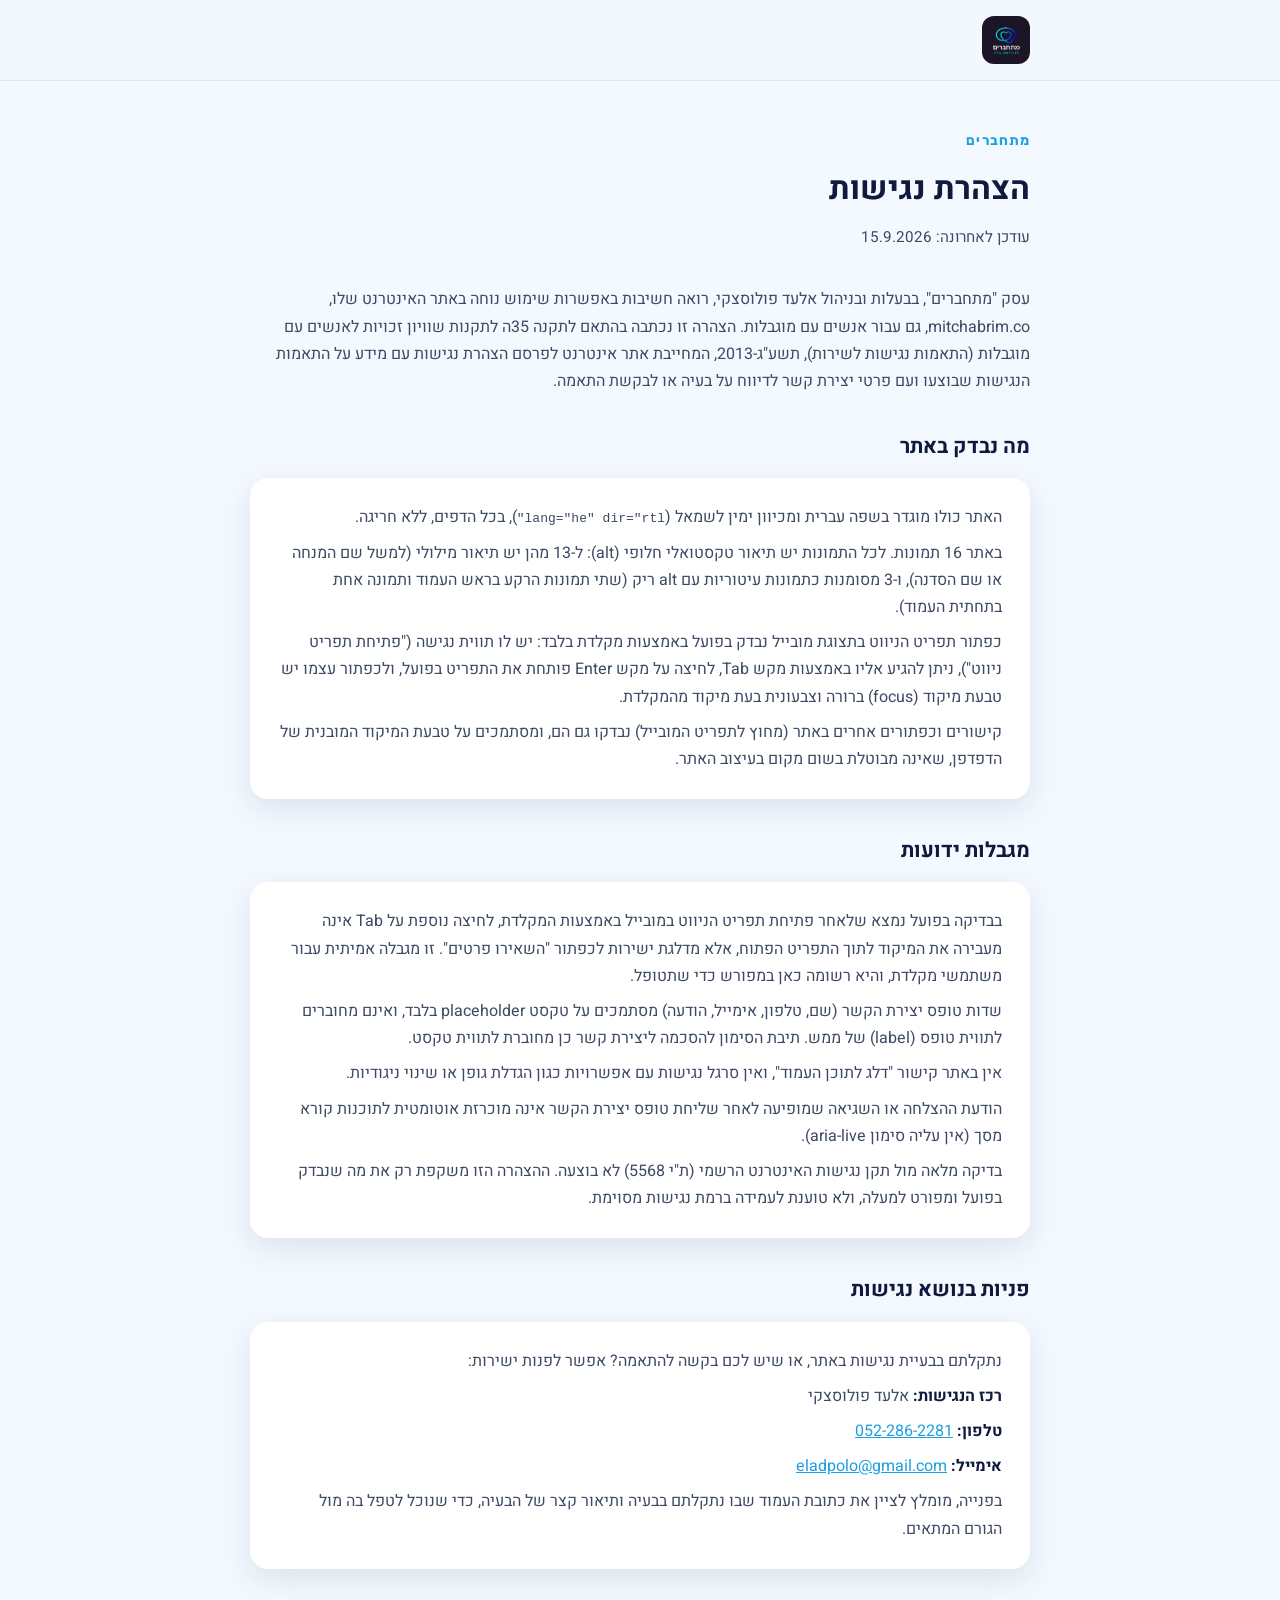
==== accessibility-statement/index.html @ 525b8bd7 "Add privacy policy and accessibility statement pages (drafts for owner review) Co-Authored-By: Claud" ====
<!DOCTYPE html>
<html lang="he" dir="rtl">
<head>
<meta charset="UTF-8">
<meta name="viewport" content="width=device-width, initial-scale=1">
<title>הצהרת נגישות | מתחברים</title>
<meta name="description" content="הצהרת הנגישות של אתר מתחברים: מה נבדק באתר, מגבלות ידועות, ופרטי רכז הנגישות ליצירת קשר.">
<link rel="preconnect" href="https://fonts.googleapis.com">
<link rel="preconnect" href="https://fonts.gstatic.com" crossorigin>
<link href="https://fonts.googleapis.com/css2?family=Heebo:wght@300;400;500;700;900&family=Rubik:wght@400;500;700&display=swap" rel="stylesheet">
<style>
  :root{
    --cream:#F3F9FF;
    --peach:#BEE6FF;
    --terracotta:#1E9FE0;
    --forest:#101A3D;
    --ink:#20263B;
    --sage:#7DD3FC;
    --white:#FFFFFF;
    --shadow: 0 10px 30px rgba(16,26,61,.10);
  }
  *{box-sizing:border-box;margin:0;padding:0;}
  html{scroll-behavior:smooth;}
  body{
    font-family:'Heebo',sans-serif;
    background:var(--cream);
    color:var(--ink);
    line-height:1.7;
  }
  a{color:var(--terracotta);}
  a:hover{text-decoration:underline;}
  img{max-width:100%;display:block;}
  .container{max-width:820px;margin:0 auto;padding:0 20px;}

  header{
    background:rgba(243,249,255,.92);
    border-bottom:1px solid rgba(16,26,61,.08);
    padding:16px 0;
  }
  header .container{display:flex;align-items:center;}
  header a.logo{display:inline-flex;align-items:center;}
  header a.logo:hover{text-decoration:none;}
  header a.logo img{height:48px;border-radius:12px;}
  header a.logo:focus-visible{outline:3px solid var(--terracotta);outline-offset:3px;border-radius:12px;}

  main{padding:48px 0 80px;}
  .eyebrow{
    font-family:'Rubik',sans-serif;
    letter-spacing:.08em;
    color:var(--terracotta);
    font-weight:700;
    font-size:.85rem;
    display:block;
    margin-bottom:10px;
  }
  h1{font-family:'Heebo',sans-serif;font-weight:700;color:var(--forest);font-size:2rem;margin-bottom:8px;}
  .updated{color:#3d4a63;font-size:.95rem;margin-bottom:36px;}
  h2{font-family:'Heebo',sans-serif;font-weight:700;color:var(--forest);font-size:1.3rem;margin:34px 0 14px;}
  p{margin-bottom:14px;color:#3d4a63;}
  ul{margin:0 0 14px;padding-inline-start:22px;color:#3d4a63;}
  li{margin-bottom:8px;}
  .card{
    background:var(--white);
    border-radius:18px;
    box-shadow:var(--shadow);
    padding:26px 28px;
    margin-top:8px;
  }
  .card p{margin-bottom:8px;}
  .card p:last-child{margin-bottom:0;}
  .card strong{color:var(--forest);}
  a:focus-visible, button:focus-visible{outline:3px solid var(--terracotta);outline-offset:2px;}

  @media(max-width:480px){
    h1{font-size:1.6rem;}
    h2{font-size:1.15rem;}
    main{padding:32px 0 60px;}
    .card{padding:20px;}
  }
</style>
</head>
<body>

<header>
  <div class="container">
    <a href="/" class="logo" aria-label="חזרה לעמוד הבית של מתחברים">
      <img src="/assets/logo.jpg" alt="מתחברים">
    </a>
  </div>
</header>

<main>
  <div class="container">
    <span class="eyebrow">מתחברים</span>
    <h1>הצהרת נגישות</h1>
    <p class="updated">עודכן לאחרונה: 15.9.2026</p>

    <p>
      עסק "מתחברים", בבעלות ובניהול אלעד פולוסצקי, רואה חשיבות באפשרות שימוש נוחה באתר האינטרנט
      שלו, mitchabrim.co, גם עבור אנשים עם מוגבלות. הצהרה זו נכתבה בהתאם לתקנה 35ה לתקנות שוויון
      זכויות לאנשים עם מוגבלות (התאמות נגישות לשירות), תשע"ג-2013, המחייבת אתר אינטרנט לפרסם
      הצהרת נגישות עם מידע על התאמות הנגישות שבוצעו ועם פרטי יצירת קשר לדיווח על בעיה או לבקשת
      התאמה.
    </p>

    <h2>מה נבדק באתר</h2>
    <div class="card">
      <p>
        האתר כולו מוגדר בשפה עברית ומכיוון ימין לשמאל (<code>lang="he" dir="rtl"</code>), בכל
        הדפים, ללא חריגה.
      </p>
      <p>
        באתר 16 תמונות. לכל התמונות יש תיאור טקסטואלי חלופי (alt): ל-13 מהן יש תיאור מילולי (למשל
        שם המנחה או שם הסדנה), ו-3 מסומנות כתמונות עיטוריות עם alt ריק (שתי תמונות הרקע בראש
        העמוד ותמונה אחת בתחתית העמוד).
      </p>
      <p>
        כפתור תפריט הניווט בתצוגת מובייל נבדק בפועל באמצעות מקלדת בלבד: יש לו תווית נגישה
        ("פתיחת תפריט ניווט"), ניתן להגיע אליו באמצעות מקש Tab, לחיצה על מקש Enter פותחת את
        התפריט בפועל, ולכפתור עצמו יש טבעת מיקוד (focus) ברורה וצבעונית בעת מיקוד מהמקלדת.
      </p>
      <p>
        קישורים וכפתורים אחרים באתר (מחוץ לתפריט המובייל) נבדקו גם הם, ומסתמכים על טבעת המיקוד
        המובנית של הדפדפן, שאינה מבוטלת בשום מקום בעיצוב האתר.
      </p>
    </div>

    <h2>מגבלות ידועות</h2>
    <div class="card">
      <p>
        בבדיקה בפועל נמצא שלאחר פתיחת תפריט הניווט במובייל באמצעות המקלדת, לחיצה נוספת על Tab
        אינה מעבירה את המיקוד לתוך התפריט הפתוח, אלא מדלגת ישירות לכפתור "השאירו פרטים". זו
        מגבלה אמיתית עבור משתמשי מקלדת, והיא רשומה כאן במפורש כדי שתטופל.
      </p>
      <p>
        שדות טופס יצירת הקשר (שם, טלפון, אימייל, הודעה) מסתמכים על טקסט placeholder בלבד, ואינם
        מחוברים לתווית טופס (label) של ממש. תיבת הסימון להסכמה ליצירת קשר כן מחוברת לתווית טקסט.
      </p>
      <p>
        אין באתר קישור "דלג לתוכן העמוד", ואין סרגל נגישות עם אפשרויות כגון הגדלת גופן או שינוי
        ניגודיות.
      </p>
      <p>
        הודעת ההצלחה או השגיאה שמופיעה לאחר שליחת טופס יצירת הקשר אינה מוכרזת אוטומטית לתוכנות
        קורא מסך (אין עליה סימון aria-live).
      </p>
      <p>
        בדיקה מלאה מול תקן נגישות האינטרנט הרשמי (ת"י 5568) לא בוצעה. ההצהרה הזו משקפת רק את מה
        שנבדק בפועל ומפורט למעלה, ולא טוענת לעמידה ברמת נגישות מסוימת.
      </p>
    </div>

    <h2>פניות בנושא נגישות</h2>
    <div class="card">
      <p>נתקלתם בבעיית נגישות באתר, או שיש לכם בקשה להתאמה? אפשר לפנות ישירות:</p>
      <p><strong>רכז הנגישות:</strong> אלעד פולוסצקי</p>
      <p><strong>טלפון:</strong> <a href="tel:0522-862281">052-286-2281</a></p>
      <p><strong>אימייל:</strong> <a href="mailto:eladpolo@gmail.com">eladpolo@gmail.com</a></p>
      <p>בפנייה, מומלץ לציין את כתובת העמוד שבו נתקלתם בבעיה ותיאור קצר של הבעיה, כדי שנוכל לטפל
        בה מול הגורם המתאים.</p>
    </div>
  </div>
</main>

</body>
</html>
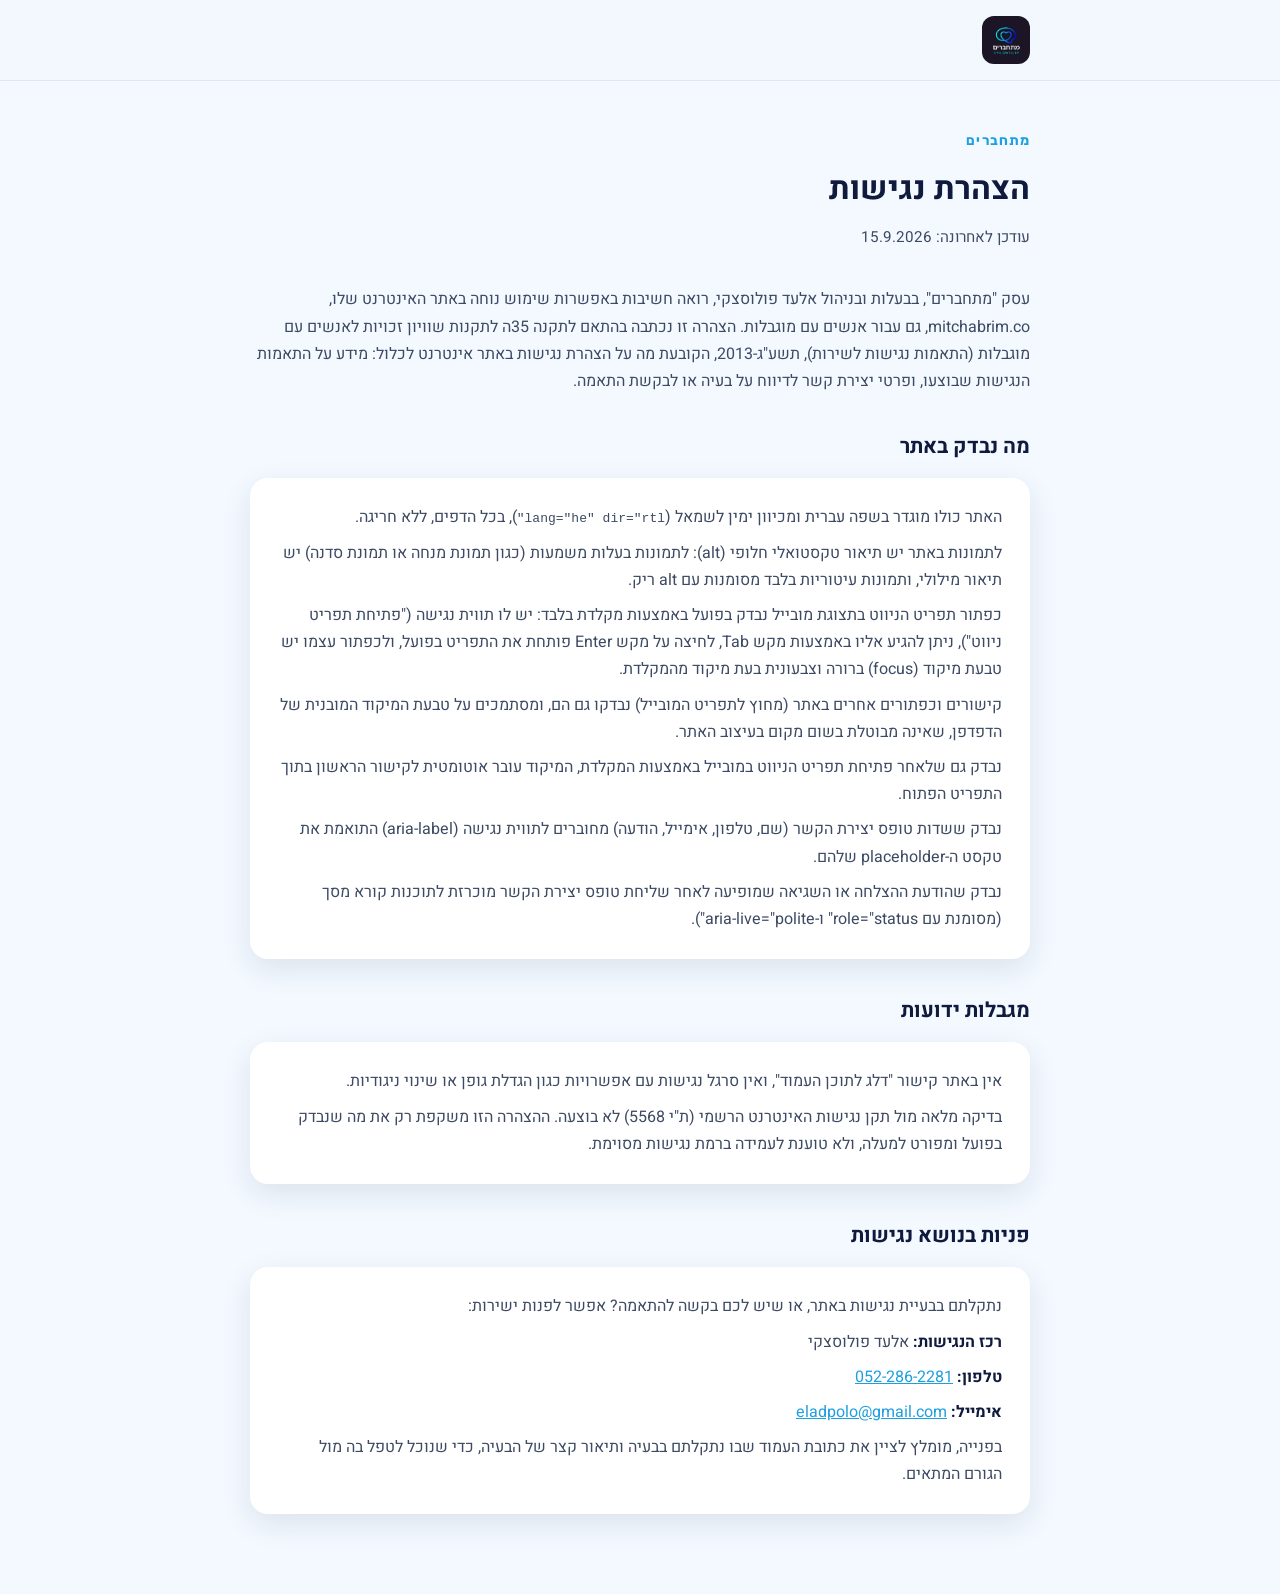
==== commit b2c35eef: "Legal pages: director review fixes Co-Authored-By: Claude Sonnet 5 <noreply@anthropic.com>" ====
--- a/accessibility-statement/index.html
+++ b/accessibility-statement/index.html
@@ -98,8 +98,8 @@
     <p>
       עסק "מתחברים", בבעלות ובניהול אלעד פולוסצקי, רואה חשיבות באפשרות שימוש נוחה באתר האינטרנט
       שלו, mitchabrim.co, גם עבור אנשים עם מוגבלות. הצהרה זו נכתבה בהתאם לתקנה 35ה לתקנות שוויון
-      זכויות לאנשים עם מוגבלות (התאמות נגישות לשירות), תשע"ג-2013, המחייבת אתר אינטרנט לפרסם
-      הצהרת נגישות עם מידע על התאמות הנגישות שבוצעו ועם פרטי יצירת קשר לדיווח על בעיה או לבקשת
+      זכויות לאנשים עם מוגבלות (התאמות נגישות לשירות), תשע"ג-2013, הקובעת מה על הצהרת נגישות
+      באתר אינטרנט לכלול: מידע על התאמות הנגישות שבוצעו, ופרטי יצירת קשר לדיווח על בעיה או לבקשת
       התאמה.
     </p>
 
@@ -110,9 +110,8 @@
         הדפים, ללא חריגה.
       </p>
       <p>
-        באתר 16 תמונות. לכל התמונות יש תיאור טקסטואלי חלופי (alt): ל-13 מהן יש תיאור מילולי (למשל
-        שם המנחה או שם הסדנה), ו-3 מסומנות כתמונות עיטוריות עם alt ריק (שתי תמונות הרקע בראש
-        העמוד ותמונה אחת בתחתית העמוד).
+        לתמונות באתר יש תיאור טקסטואלי חלופי (alt): לתמונות בעלות משמעות (כגון תמונת מנחה או
+        תמונת סדנה) יש תיאור מילולי, ותמונות עיטוריות בלבד מסומנות עם alt ריק.
       </p>
       <p>
         כפתור תפריט הניווט בתצוגת מובייל נבדק בפועל באמצעות מקלדת בלבד: יש לו תווית נגישה
@@ -123,26 +122,25 @@
         קישורים וכפתורים אחרים באתר (מחוץ לתפריט המובייל) נבדקו גם הם, ומסתמכים על טבעת המיקוד
         המובנית של הדפדפן, שאינה מבוטלת בשום מקום בעיצוב האתר.
       </p>
+      <p>
+        נבדק גם שלאחר פתיחת תפריט הניווט במובייל באמצעות המקלדת, המיקוד עובר אוטומטית לקישור
+        הראשון בתוך התפריט הפתוח.
+      </p>
+      <p>
+        נבדק ששדות טופס יצירת הקשר (שם, טלפון, אימייל, הודעה) מחוברים לתווית נגישה (aria-label)
+        התואמת את טקסט ה-placeholder שלהם.
+      </p>
+      <p>
+        נבדק שהודעת ההצלחה או השגיאה שמופיעה לאחר שליחת טופס יצירת הקשר מוכרזת לתוכנות קורא מסך
+        (מסומנת עם role="status" ו-aria-live="polite").
+      </p>
     </div>
 
     <h2>מגבלות ידועות</h2>
     <div class="card">
       <p>
-        בבדיקה בפועל נמצא שלאחר פתיחת תפריט הניווט במובייל באמצעות המקלדת, לחיצה נוספת על Tab
-        אינה מעבירה את המיקוד לתוך התפריט הפתוח, אלא מדלגת ישירות לכפתור "השאירו פרטים". זו
-        מגבלה אמיתית עבור משתמשי מקלדת, והיא רשומה כאן במפורש כדי שתטופל.
-      </p>
-      <p>
-        שדות טופס יצירת הקשר (שם, טלפון, אימייל, הודעה) מסתמכים על טקסט placeholder בלבד, ואינם
-        מחוברים לתווית טופס (label) של ממש. תיבת הסימון להסכמה ליצירת קשר כן מחוברת לתווית טקסט.
-      </p>
-      <p>
         אין באתר קישור "דלג לתוכן העמוד", ואין סרגל נגישות עם אפשרויות כגון הגדלת גופן או שינוי
         ניגודיות.
-      </p>
-      <p>
-        הודעת ההצלחה או השגיאה שמופיעה לאחר שליחת טופס יצירת הקשר אינה מוכרזת אוטומטית לתוכנות
-        קורא מסך (אין עליה סימון aria-live).
       </p>
       <p>
         בדיקה מלאה מול תקן נגישות האינטרנט הרשמי (ת"י 5568) לא בוצעה. ההצהרה הזו משקפת רק את מה
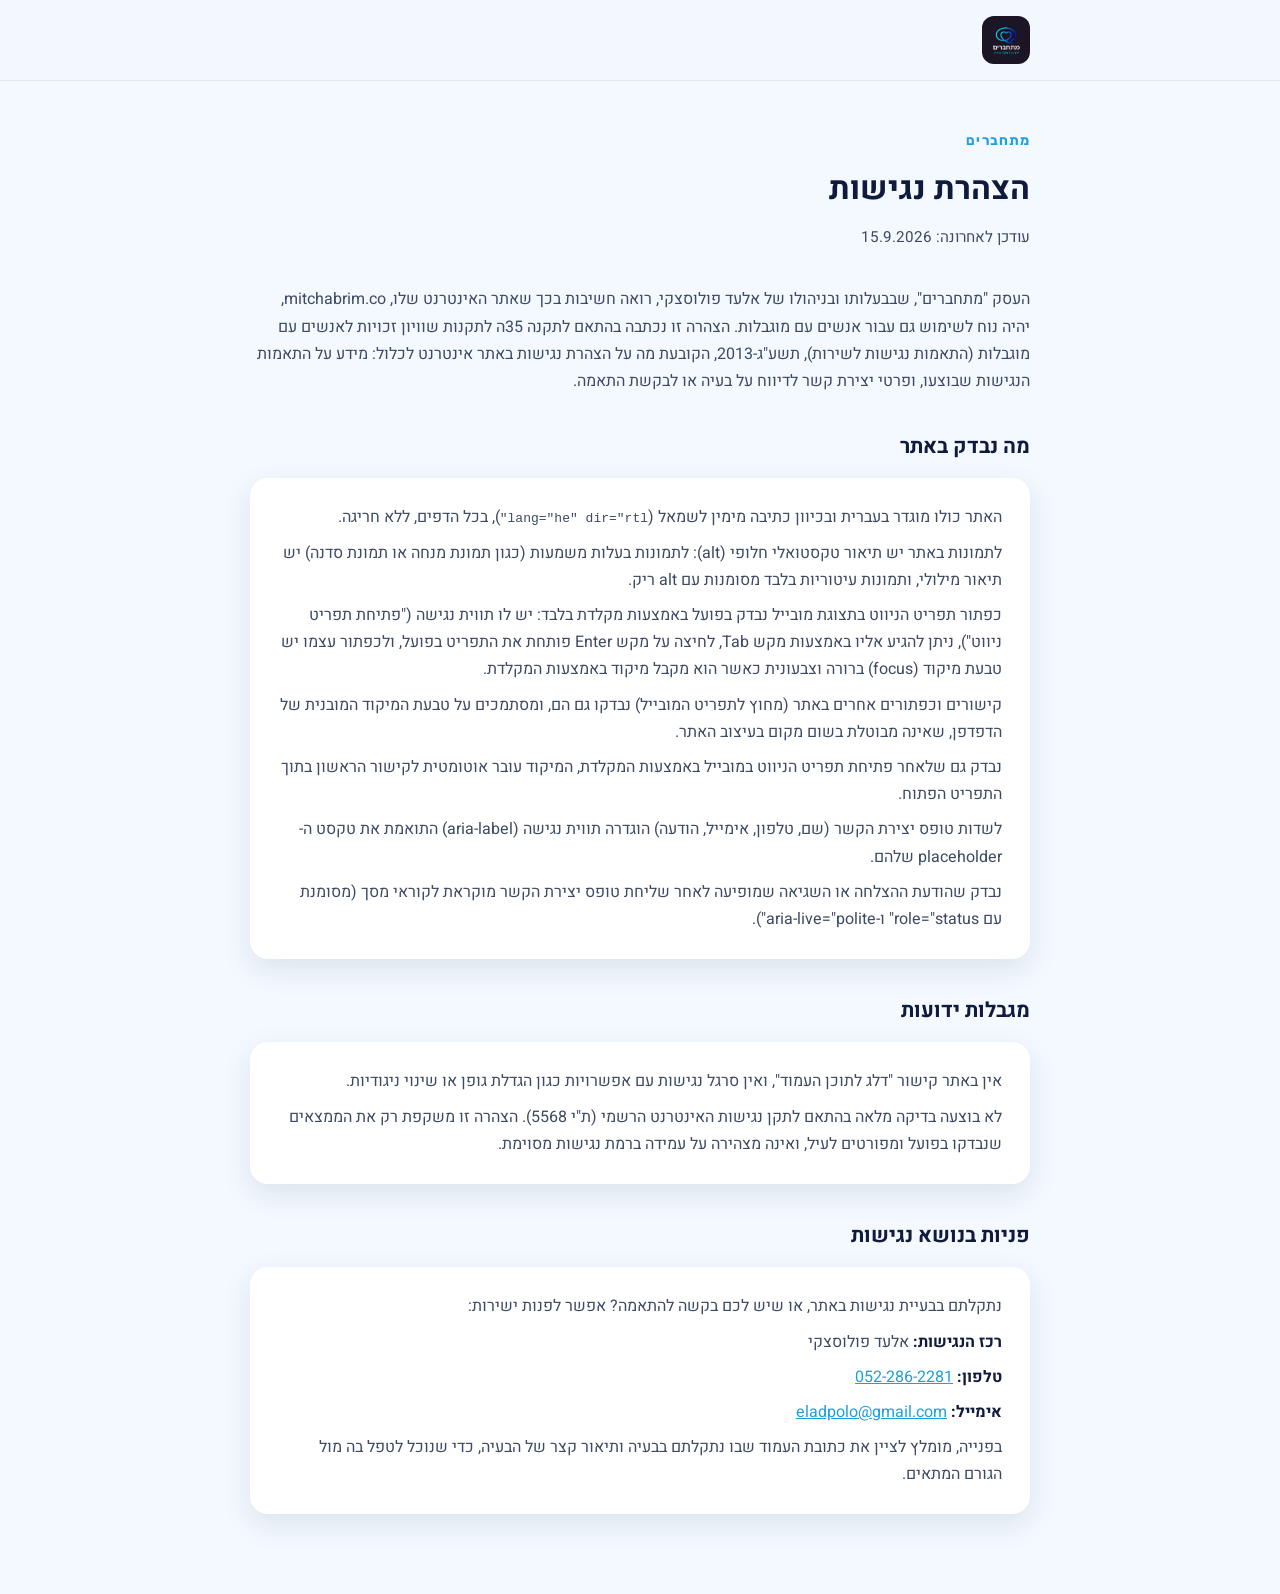
==== commit 553c92fb: "Legal pages: Hebrew proofread corrections Co-Authored-By: Claude Sonnet 5 <noreply@anthropic.com>" ====
--- a/accessibility-statement/index.html
+++ b/accessibility-statement/index.html
@@ -96,8 +96,8 @@
     <p class="updated">עודכן לאחרונה: 15.9.2026</p>
 
     <p>
-      עסק "מתחברים", בבעלות ובניהול אלעד פולוסצקי, רואה חשיבות באפשרות שימוש נוחה באתר האינטרנט
-      שלו, mitchabrim.co, גם עבור אנשים עם מוגבלות. הצהרה זו נכתבה בהתאם לתקנה 35ה לתקנות שוויון
+      העסק "מתחברים", שבבעלותו ובניהולו של אלעד פולוסצקי, רואה חשיבות בכך שאתר האינטרנט שלו,
+      mitchabrim.co, יהיה נוח לשימוש גם עבור אנשים עם מוגבלות. הצהרה זו נכתבה בהתאם לתקנה 35ה לתקנות שוויון
       זכויות לאנשים עם מוגבלות (התאמות נגישות לשירות), תשע"ג-2013, הקובעת מה על הצהרת נגישות
       באתר אינטרנט לכלול: מידע על התאמות הנגישות שבוצעו, ופרטי יצירת קשר לדיווח על בעיה או לבקשת
       התאמה.
@@ -106,7 +106,7 @@
     <h2>מה נבדק באתר</h2>
     <div class="card">
       <p>
-        האתר כולו מוגדר בשפה עברית ומכיוון ימין לשמאל (<code>lang="he" dir="rtl"</code>), בכל
+        האתר כולו מוגדר בעברית ובכיוון כתיבה מימין לשמאל (<code>lang="he" dir="rtl"</code>), בכל
         הדפים, ללא חריגה.
       </p>
       <p>
@@ -116,7 +116,8 @@
       <p>
         כפתור תפריט הניווט בתצוגת מובייל נבדק בפועל באמצעות מקלדת בלבד: יש לו תווית נגישה
         ("פתיחת תפריט ניווט"), ניתן להגיע אליו באמצעות מקש Tab, לחיצה על מקש Enter פותחת את
-        התפריט בפועל, ולכפתור עצמו יש טבעת מיקוד (focus) ברורה וצבעונית בעת מיקוד מהמקלדת.
+        התפריט בפועל, ולכפתור עצמו יש טבעת מיקוד (focus) ברורה וצבעונית כאשר הוא מקבל מיקוד
+        באמצעות המקלדת.
       </p>
       <p>
         קישורים וכפתורים אחרים באתר (מחוץ לתפריט המובייל) נבדקו גם הם, ומסתמכים על טבעת המיקוד
@@ -127,11 +128,11 @@
         הראשון בתוך התפריט הפתוח.
       </p>
       <p>
-        נבדק ששדות טופס יצירת הקשר (שם, טלפון, אימייל, הודעה) מחוברים לתווית נגישה (aria-label)
-        התואמת את טקסט ה-placeholder שלהם.
+        לשדות טופס יצירת הקשר (שם, טלפון, אימייל, הודעה) הוגדרה תווית נגישה (aria-label) התואמת
+        את טקסט ה-placeholder שלהם.
       </p>
       <p>
-        נבדק שהודעת ההצלחה או השגיאה שמופיעה לאחר שליחת טופס יצירת הקשר מוכרזת לתוכנות קורא מסך
+        נבדק שהודעת ההצלחה או השגיאה שמופיעה לאחר שליחת טופס יצירת הקשר מוקראת לקוראי מסך
         (מסומנת עם role="status" ו-aria-live="polite").
       </p>
     </div>
@@ -143,8 +144,8 @@
         ניגודיות.
       </p>
       <p>
-        בדיקה מלאה מול תקן נגישות האינטרנט הרשמי (ת"י 5568) לא בוצעה. ההצהרה הזו משקפת רק את מה
-        שנבדק בפועל ומפורט למעלה, ולא טוענת לעמידה ברמת נגישות מסוימת.
+        לא בוצעה בדיקה מלאה בהתאם לתקן נגישות האינטרנט הרשמי (ת"י 5568). הצהרה זו משקפת רק את
+        הממצאים שנבדקו בפועל ומפורטים לעיל, ואינה מצהירה על עמידה ברמת נגישות מסוימת.
       </p>
     </div>
 
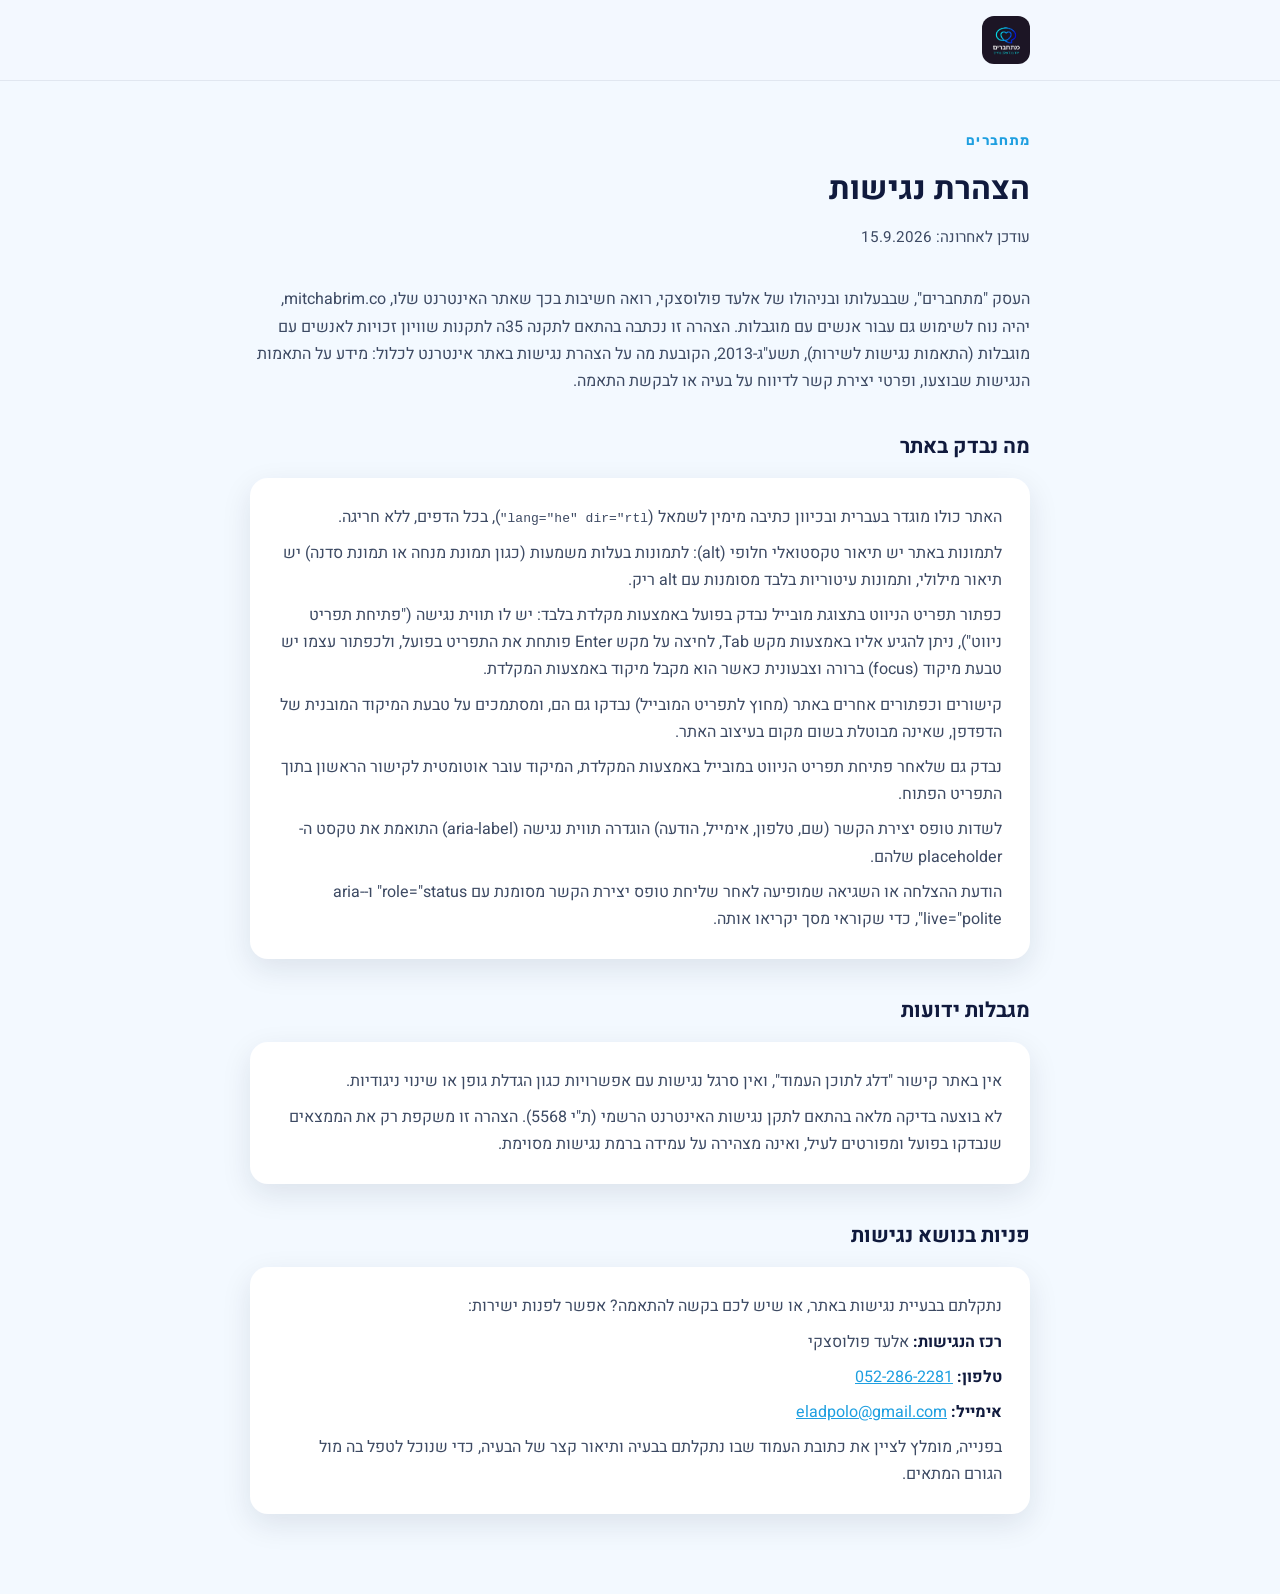
==== commit e2689a9b: "Accessibility statement: describe the announced form status without claiming a screen-reader test Co" ====
--- a/accessibility-statement/index.html
+++ b/accessibility-statement/index.html
@@ -132,8 +132,8 @@
         את טקסט ה-placeholder שלהם.
       </p>
       <p>
-        נבדק שהודעת ההצלחה או השגיאה שמופיעה לאחר שליחת טופס יצירת הקשר מוקראת לקוראי מסך
-        (מסומנת עם role="status" ו-aria-live="polite").
+        הודעת ההצלחה או השגיאה שמופיעה לאחר שליחת טופס יצירת הקשר מסומנת עם role="status"
+        ו-aria-live="polite", כדי שקוראי מסך יקריאו אותה.
       </p>
     </div>
 
